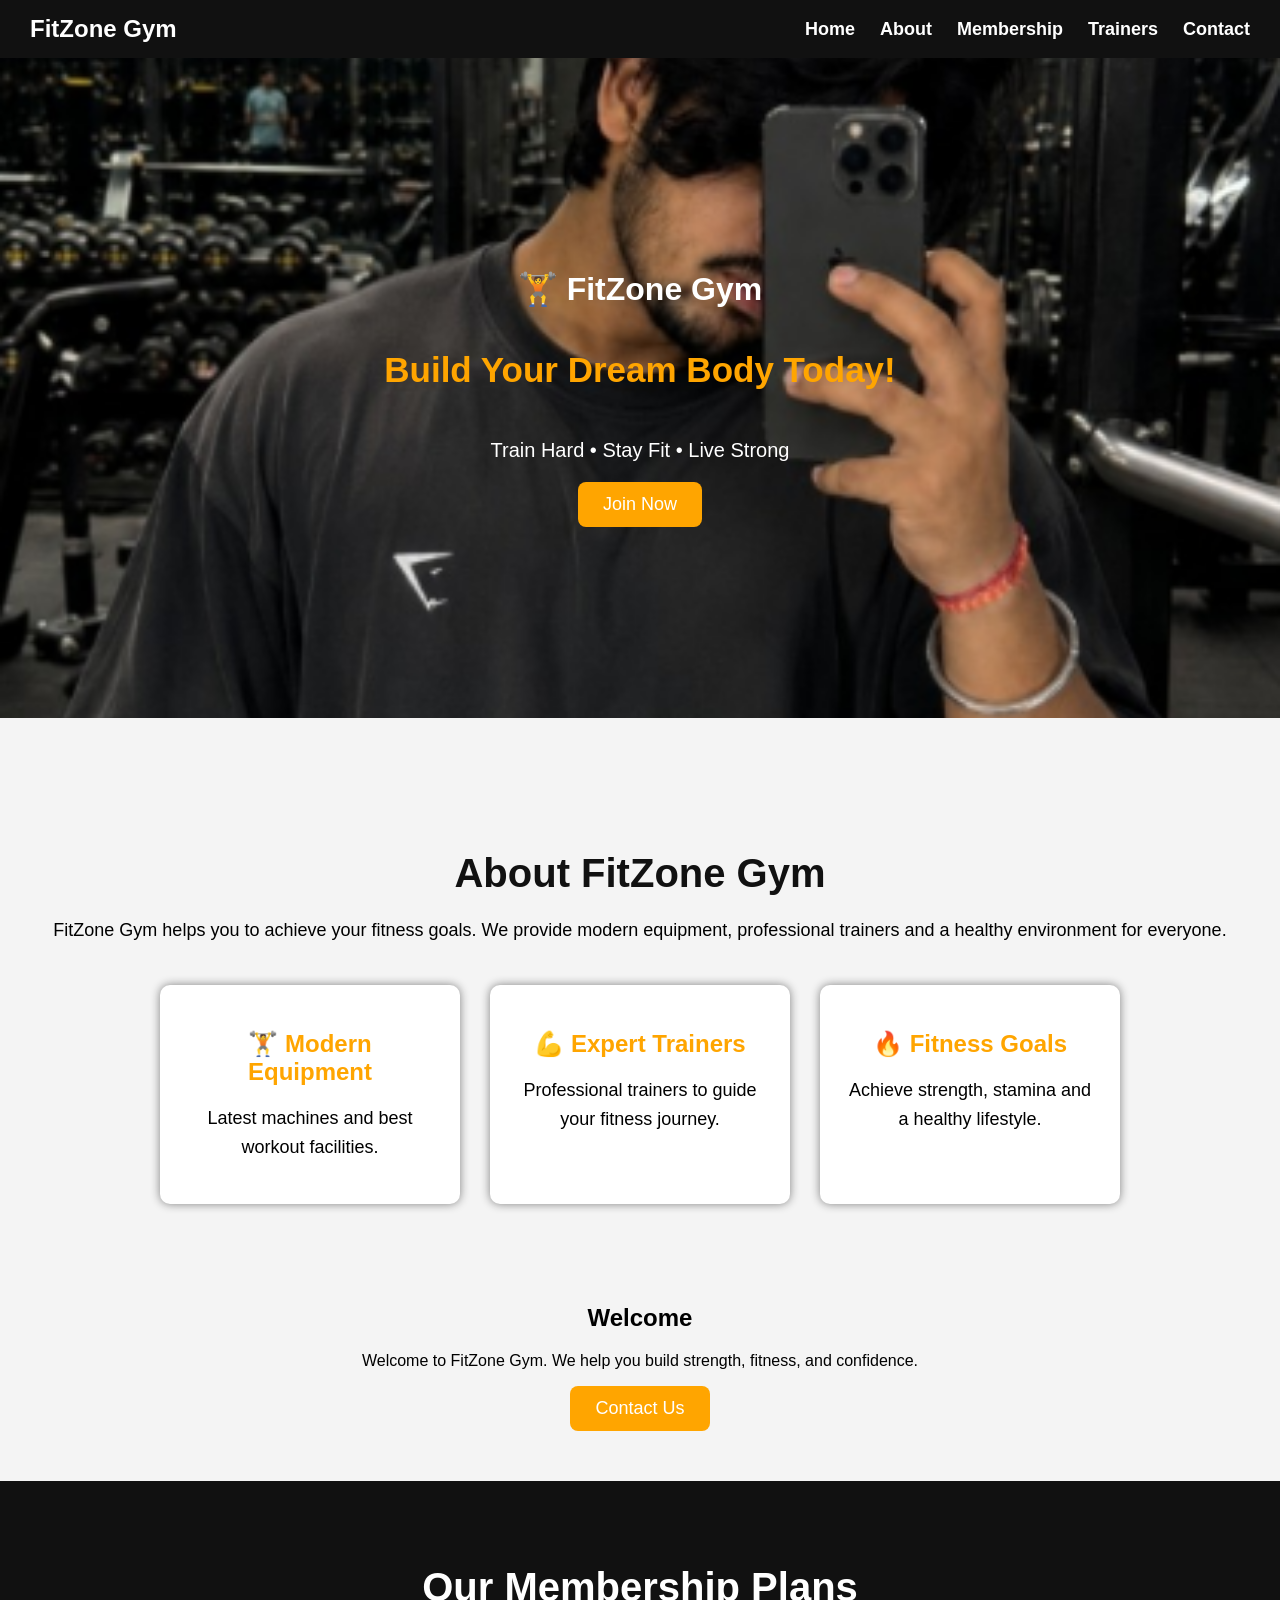
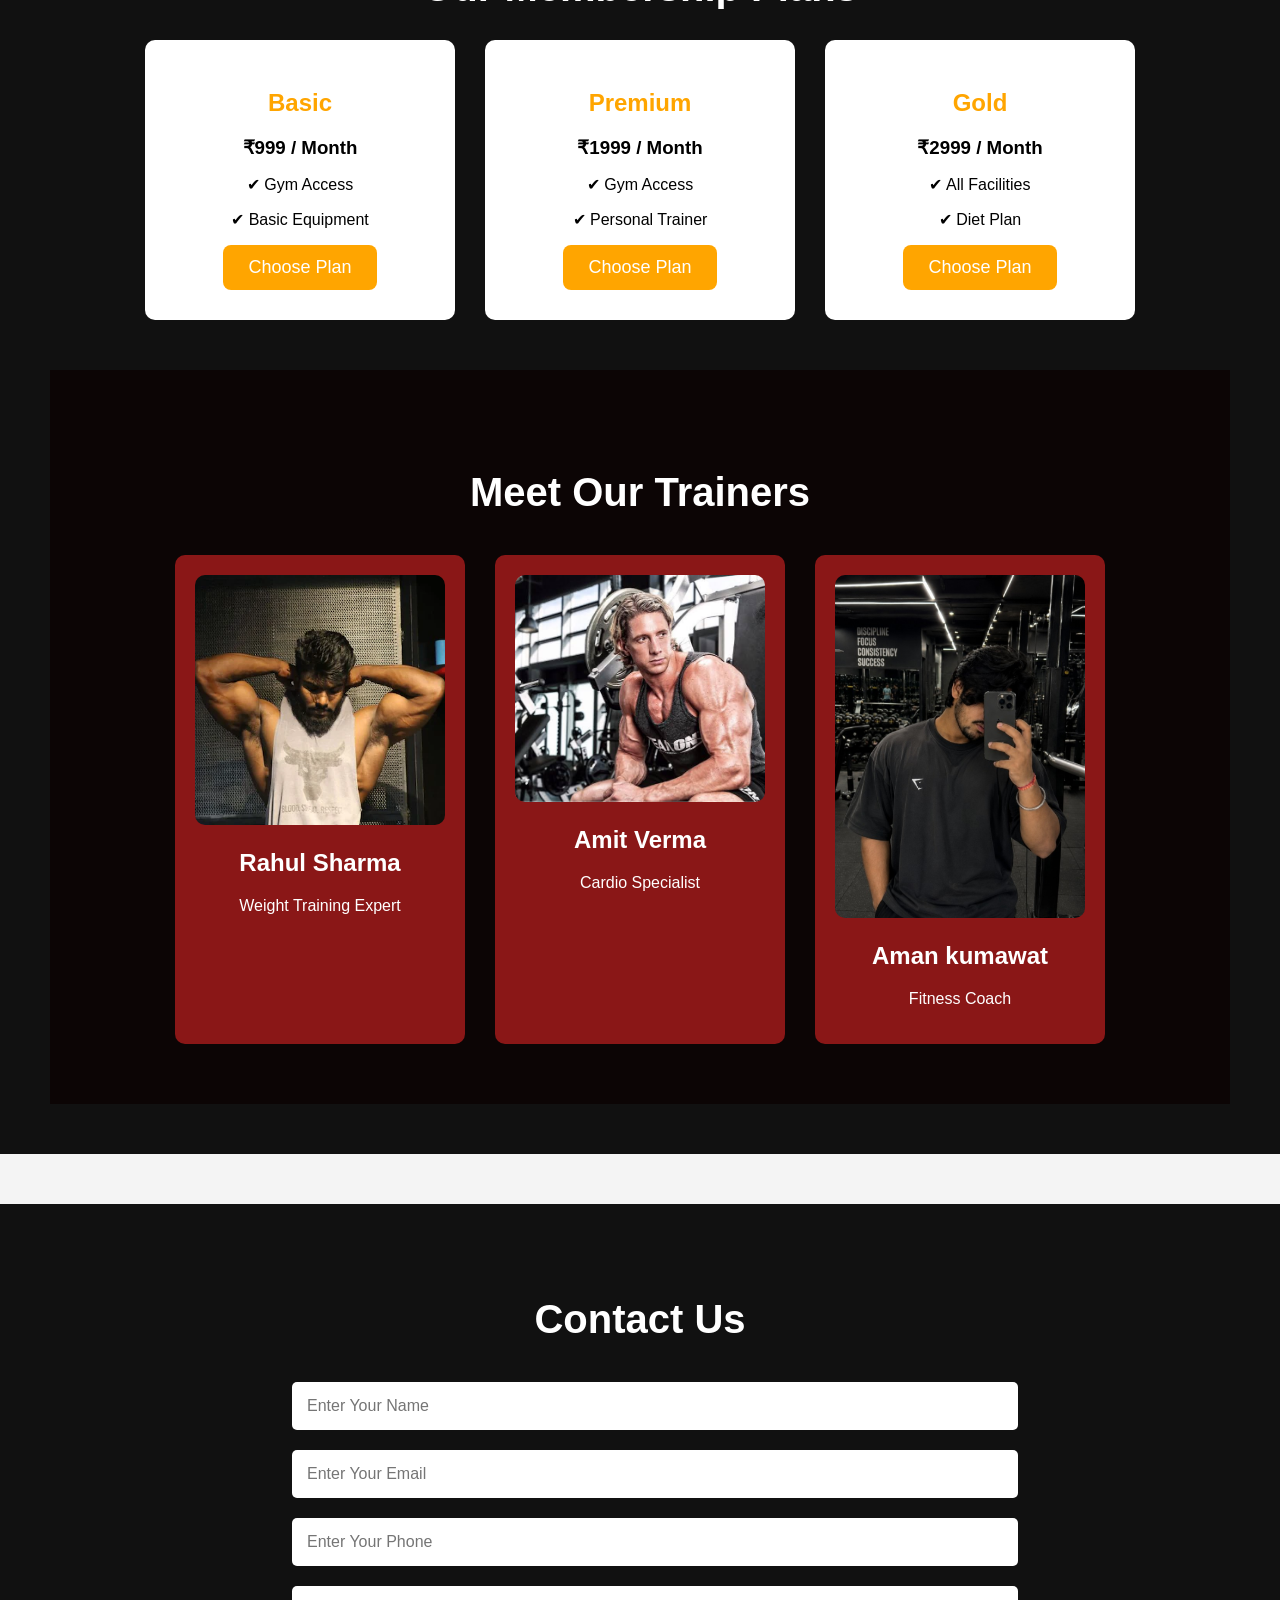
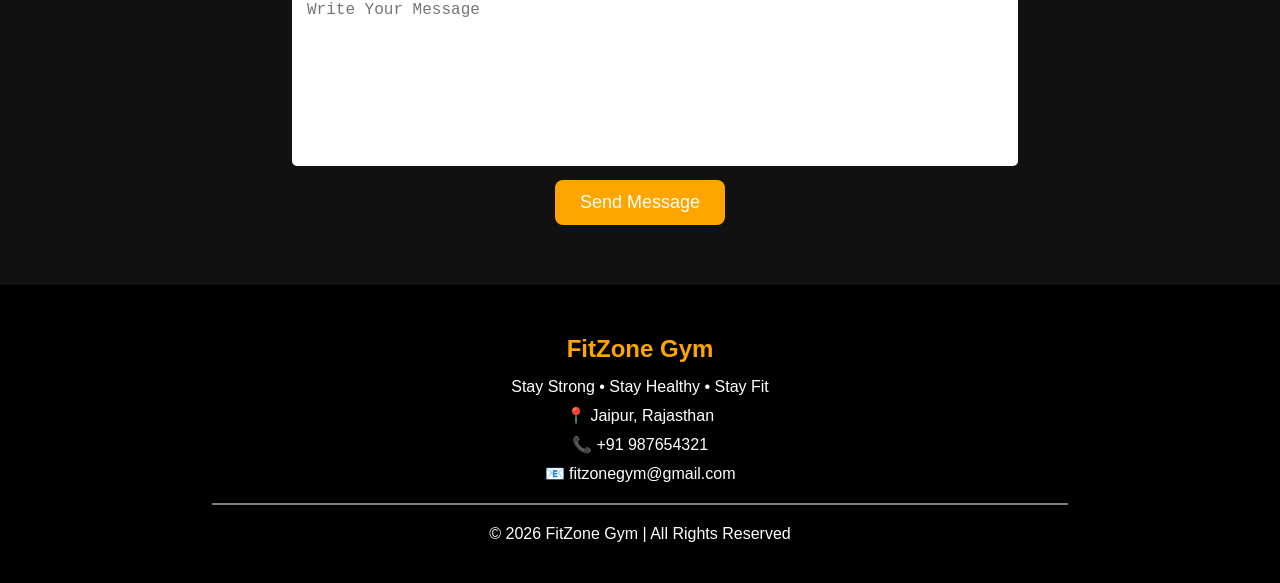
==== fitzone-gym/index.html @ bbbaac78 "added gym website" ====
<!DOCTYPE html>
<html lang="en">
<head>
    <meta charset="UTF-8">
    <meta name="viewport" content="width=device-width, initial-scale=1.0">
    <title>FitZone Gym</title>

    <link rel="stylesheet" href="style.css">
</head>
<body>
   <nav>
    <h2>FitZone Gym</h2>

    <ul>
        <li><a href="#">Home</a></li>
        <li><a href="#about">About</a></li>
        <li><a href="#membership">Membership</a></li>
        <li><a href="#trainers">Trainers</a></li>
        <li><a href="#contact">Contact</a></li>
    </ul>
</nav>
<header>
    <h1>🏋️ FitZone Gym</h1>
    <h2>Build Your Dream Body Today!</h2>

    <p>Train Hard • Stay Fit • Live Strong</p>

    <button id="joinBtn">Join Now</button>
</header>
<section id="about" class="about">

    <h1>About FitZone Gym</h1>

    <p>
        FitZone Gym helps you to achieve your fitness goals.
        We provide modern equipment, professional trainers
        and a healthy environment for everyone.
    </p>

    <div class="cards">

        <div class="card">
            <h2>🏋️ Modern Equipment</h2>
            <p>Latest machines and best workout facilities.</p>
        </div>

        <div class="card">
            <h2>💪 Expert Trainers</h2>
            <p>Professional trainers to guide your fitness journey.</p>
        </div>

        <div class="card">
            <h2>🔥 Fitness Goals</h2>
            <p>Achieve strength, stamina and a healthy lifestyle.</p>
        </div>

    </div>

</section>

    <section>
        <h2>Welcome</h2>
        <p>Welcome to FitZone Gym. We help you build strength, fitness, and confidence.</p>

<button id="contactBtn">Contact Us</button>    </section><section id="membership" class="membership">

    <h1>Our Membership Plans</h1>

    <div class="plans">

        <div class="plan-card">
            <h2>Basic</h2>
            <h3>₹999 / Month</h3>
            <p>✔ Gym Access</p>
            <p>✔ Basic Equipment</p>
            <button>Choose Plan</button>
        </div>


        <div class="plan-card">
            <h2>Premium</h2>
            <h3>₹1999 / Month</h3>
            <p>✔ Gym Access</p>
            <p>✔ Personal Trainer</p>
            <button>Choose Plan</button>
        </div>


        <div class="plan-card">
            <h2>Gold</h2>
            <h3>₹2999 / Month</h3>
            <p>✔ All Facilities</p>
            <p>✔ Diet Plan</p>
            <button>Choose Plan</button>
        </div>

    </div>
    <section id="trainers" class="trainers">

    <h1>Meet Our Trainers</h1>

    <div class="trainer-container">

        <div class="trainer-card">
            <img src="image/boy.jpg" alt="Trainer">
            <h2>Rahul Sharma</h2>
            <p>Weight Training Expert</p>
        </div>

        <div class="trainer-card">
            <img src="image/boys2.jpg" alt="Trainer">
            <h2>Amit Verma</h2>
            <p>Cardio Specialist</p>
        </div>

        <div class="trainer-card">
            <img src="image/gym.png.png" alt="Trainer">
            <h2>Aman kumawat</h2>
            <p>Fitness Coach</p>
        </div>

    </div>

</section>

</section>
<section id="contact" class="contact">

    <h1>Contact Us</h1>

   <form id="contactForm">

        <input type="text" id="name" placeholder="Enter Your Name">  

        <input type="email" id="email" placeholder="Enter Your Email">

        <input type="tel" id="phone" placeholder="Enter Your Phone">

        <textarea id="message" placeholder="Write Your Message"></textarea>

        <button type="submit">Send Message</button>

    </form>

</section>
<footer>

    <h2>FitZone Gym</h2>

    <p>Stay Strong • Stay Healthy • Stay Fit</p>

    <p>📍 Jaipur, Rajasthan</p>

    <p>📞 +91 987654321</p>

    <p>📧 fitzonegym@gmail.com</p>

    <hr>

    <p>© 2026 FitZone Gym | All Rights Reserved</p>

</footer>

    <script src="script.js"></script>
    

</body>
</html>
---- fitzone-gym/style.css ----
body{
    margin:0;
    font-family:Arial, sans-serif;
    background:#f4f4f4;
    text-align:center;}
header{
    background-image: url("image/gym.png.png");
    background-size: cover;
    background-position: center;
    background-repeat: no-repeat;

    height: 500px;

    color: white;
    text-align: center;

    display: flex;
    flex-direction: column;
    justify-content: center;
    align-items: center;
}

section{
    margin-top:50px;
}

button{
    background:orange;
    color:white;
    border:none;
    padding:12px 25px;
    font-size:18px;
    border-radius:8px;
    cursor:pointer;
}

button:hover{
    background:red;
}
/* Navigation Bar */

nav{
    background:#111;
    color:white;
    display:flex;
    justify-content:space-between;
    align-items:center;
    padding:15px 30px;
}
header h1{
    transition:0.3s;
}

header h1:hover{
    color:orange;
    transform:scale(1.1);
    cursor:pointer;
}


nav h2{
    margin:0;
}

nav ul{
    display:flex;
    list-style:none;
    margin:0;
    padding:0;
}

nav ul li{
    margin-left:25px;
}

nav ul li a{
    color:white;
    text-decoration:none;
    font-size:18px;
    font-weight:bold;
}

nav ul li a:hover{
    color:orange;
}
header{
    padding:80px 20px;
}

header h2{
    font-size:35px;
    margin-top:20px;
    color:orange;
}

header p{
    font-size:20px;
}
/* About Section */

.about{
    padding:50px;
    text-align:center;
    background:#f4f4f4;
}

.about h1{
    font-size:40px;
    margin-bottom:20px;
    color:#111;
}

.about p{
    font-size:18px;
    line-height:1.6;
}


.cards{
    display:flex;
    justify-content:center;
    gap:30px;
    margin-top:40px;
}


.card{
    background:white;
    width:250px;
    padding:25px;
    border-radius:10px;
    box-shadow:0 0 10px gray;
    transition:0.3s;
}


.card:hover{
    transform:translateY(-10px);
}


.card h2{
    color:orange;
    margin-bottom:15px;
}
/* Membership Section */

.membership{
    padding:50px;
    text-align:center;
    background:#111;
    color:white;
}


.membership h1{
    font-size:40px;
    margin-bottom:30px;
}


.plans{
    display:flex;
    justify-content:center;
    gap:30px;
}


.plan-card{
    background:white;
    color:black;
    width:250px;
    padding:30px;
    border-radius:10px;
    transition:0.3s;
}


.plan-card:hover{
    transform:translateY(-10px);
}


.plan-card h2{
    color:orange;
}


.plan-card h3{
    margin:15px;
}
.trainers{
    padding:60px;
    text-align:center;
    background:#0c0505;
}
.trainer-container{
    display:flex;
    justify-content:center;
    gap:30px;
    margin-top:40px;
}
.trainer-card{
    width:250px;
    background:rgb(138, 23, 23);
    padding:20px;
    border-radius:10px;
}
.trainer-card img{
    width:100%;
    border-radius:10px;
}
/* Contact Section */

.contact{
    padding:60px;
    background:#111;
    text-align:center;
    color:white;
}

.contact h1{
    margin-bottom:30px;
    font-size:40px;
}

.contact form{
    width:60%;
    margin:auto;
}

.contact input,
.contact textarea{
    width:100%;
    padding:15px;
    margin:10px 0;
    border:none;
    border-radius:5px;
    font-size:16px;
}

.contact textarea{
    height:150px;
    resize:none;
}
/* Footer */

footer{
    background:#000;
    color:white;
    text-align:center;
    padding:30px;
}

footer h2{
    color:orange;
    margin-bottom:15px;
}

footer p{
    margin:10px 0;
}

footer hr{
    margin:20px auto;
    width:70%;
    border:1px solid gray;
}
/* ==========================
   Responsive Design
========================== */

@media (max-width:768px){

    nav{
        flex-direction:column;
        padding:20px;
    }

    nav ul{
        flex-direction:column;
        align-items:center;
        margin-top:15px;
    }

    nav ul li{
        margin:10px 0;
    }

    header h1{
        font-size:35px;
    }

    header h2{
        font-size:24px;
    }

    header p{
        font-size:16px;
    }

    .cards,
    .plans,
    .trainer-container{
        flex-direction:column;
        align-items:center;
    }

    .contact form{
        width:90%;
    }

    .card,
    .plan-card,
    .trainer-card{
        width:90%;
    }

}
html{
    scroll-behavior: smooth;
}
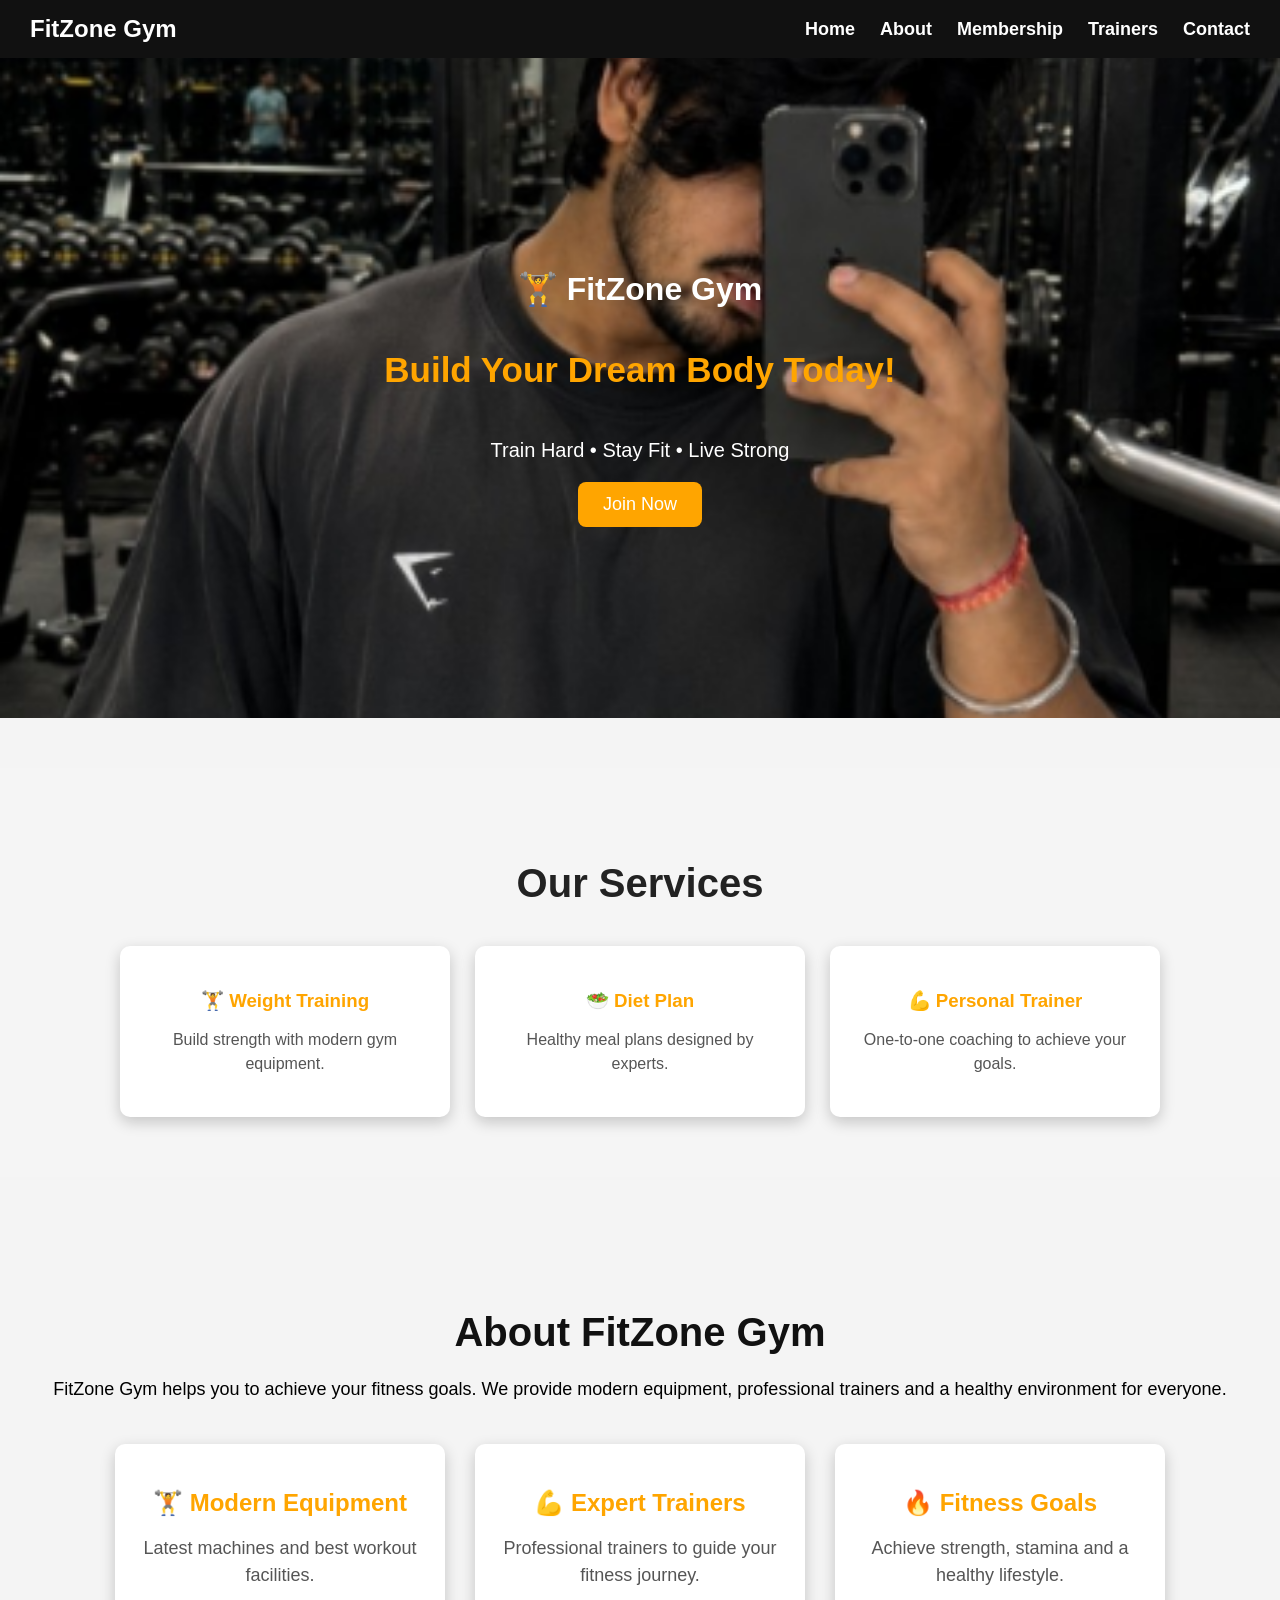
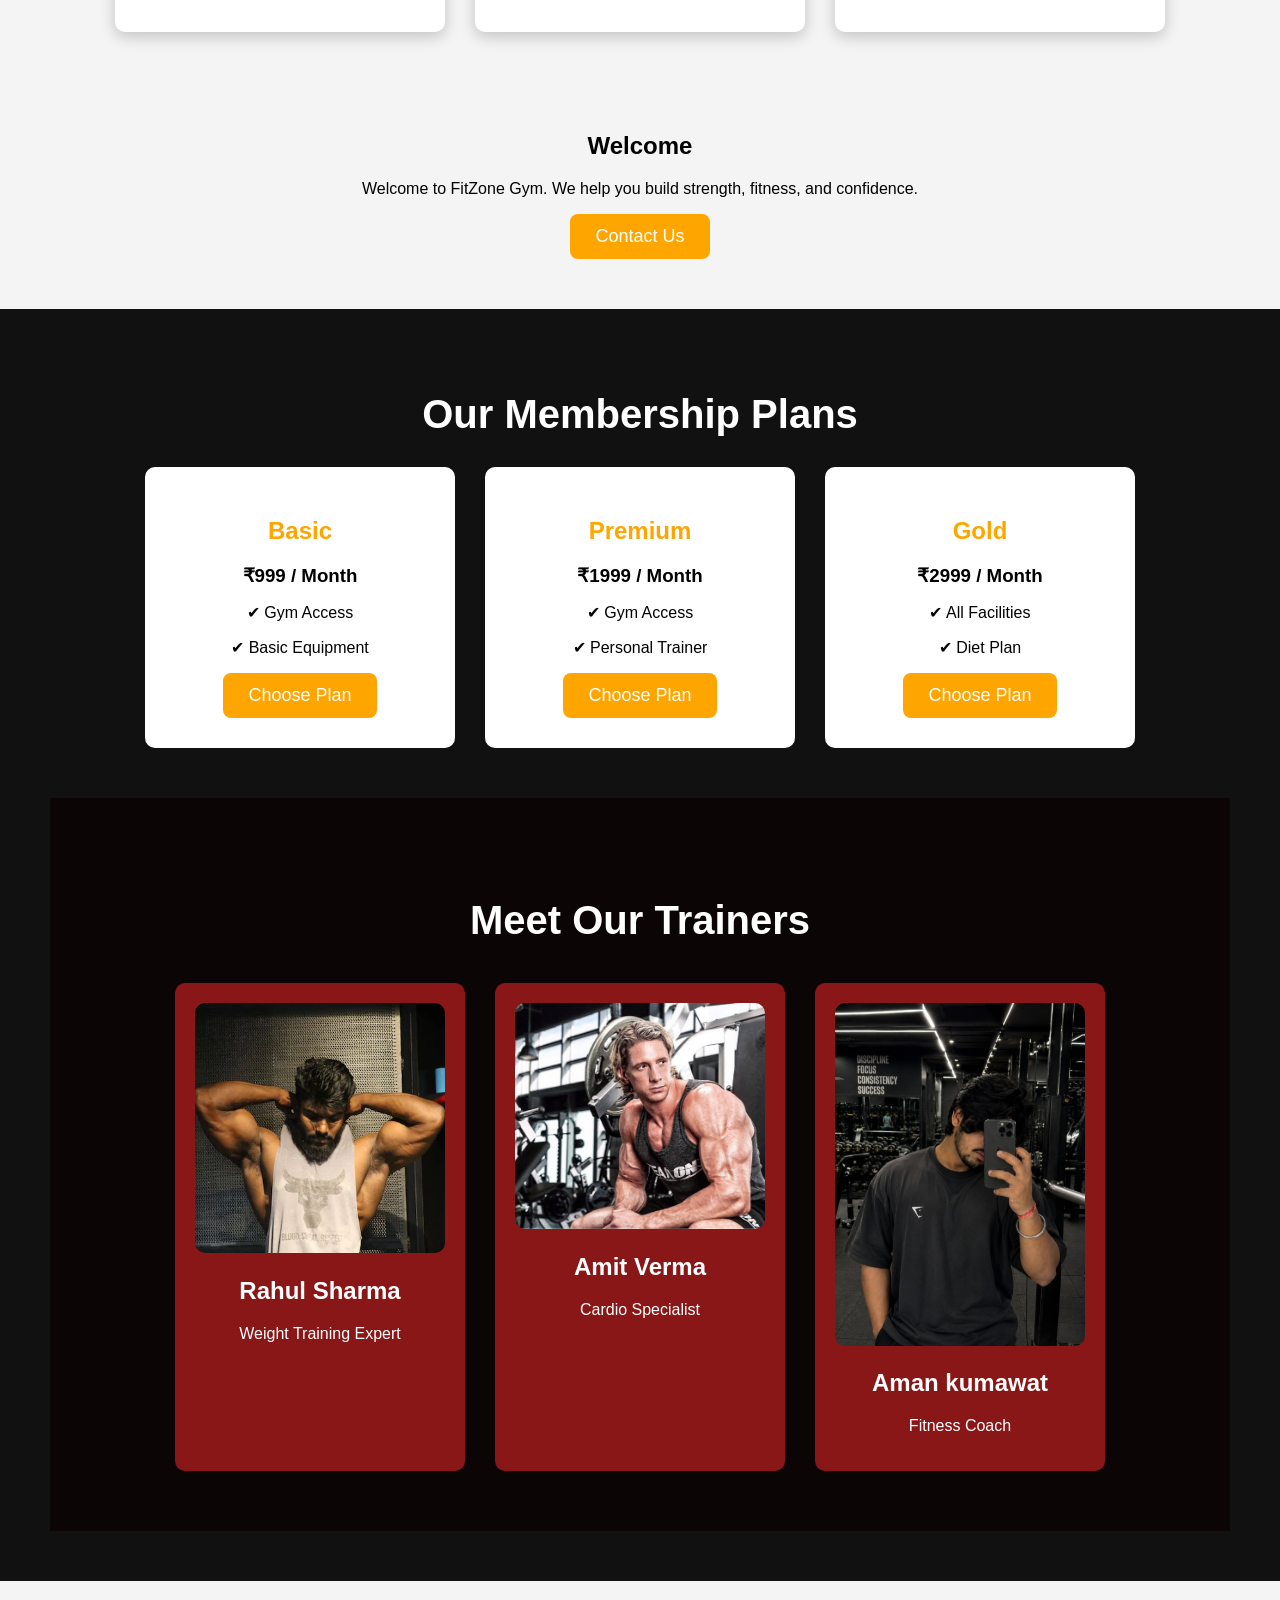
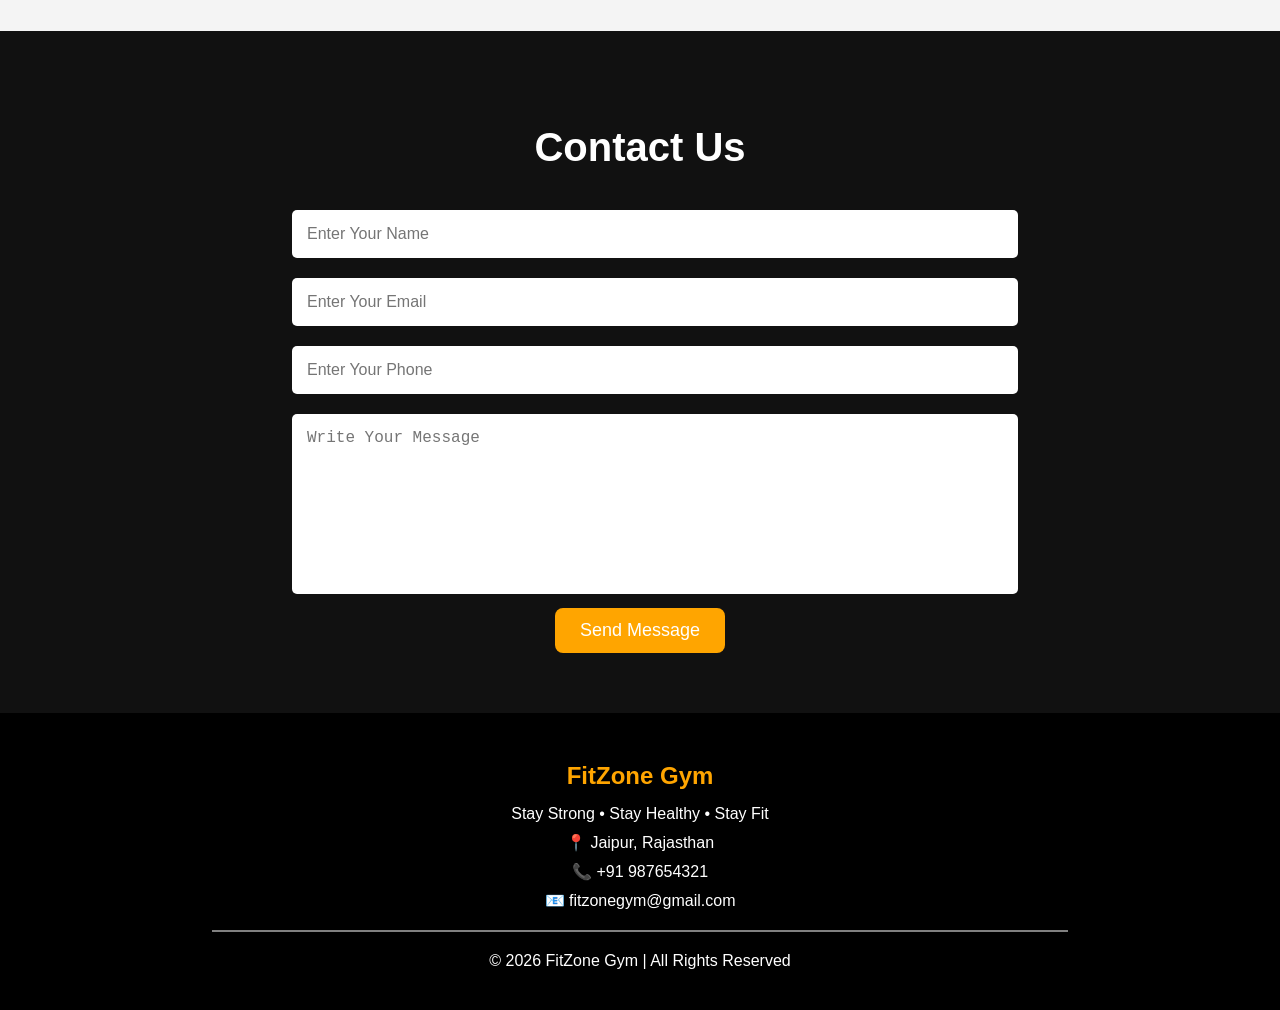
==== commit 2db2264f: "Added services section" ====
--- a/fitzone-gym/index.html
+++ b/fitzone-gym/index.html
@@ -27,6 +27,30 @@
 
     <button id="joinBtn">Join Now</button>
 </header>
+<section class="services">
+
+    <h2>Our Services</h2>
+
+    <div class="service-box">
+
+        <div class="card">
+            <h3>🏋️ Weight Training</h3>
+            <p>Build strength with modern gym equipment.</p>
+        </div>
+
+        <div class="card">
+            <h3>🥗 Diet Plan</h3>
+            <p>Healthy meal plans designed by experts.</p>
+        </div>
+
+        <div class="card">
+            <h3>💪 Personal Trainer</h3>
+            <p>One-to-one coaching to achieve your goals.</p>
+        </div>
+
+    </div>
+
+</section>
 <section id="about" class="about">
 
     <h1>About FitZone Gym</h1>
--- a/fitzone-gym/style.css
+++ b/fitzone-gym/style.css
@@ -319,4 +319,47 @@
 }
 html{
     scroll-behavior: smooth;
+}
+/* Services Section */
+
+.services{
+    padding:60px 20px;
+    text-align:center;
+    background:#f5f5f5;
+}
+
+.services h2{
+    font-size:40px;
+    margin-bottom:40px;
+    color:#222;
+}
+
+.service-box{
+    display:flex;
+    justify-content:center;
+    gap:25px;
+    flex-wrap:wrap;
+}
+
+.card{
+    width:280px;
+    background:white;
+    padding:25px;
+    border-radius:10px;
+    box-shadow:0 5px 15px rgba(0,0,0,0.2);
+    transition:0.3s;
+}
+
+.card:hover{
+    transform:translateY(-10px);
+}
+
+.card h3{
+    color:orange;
+    margin-bottom:15px;
+}
+
+.card p{
+    color:#555;
+    line-height:1.5;
 }
